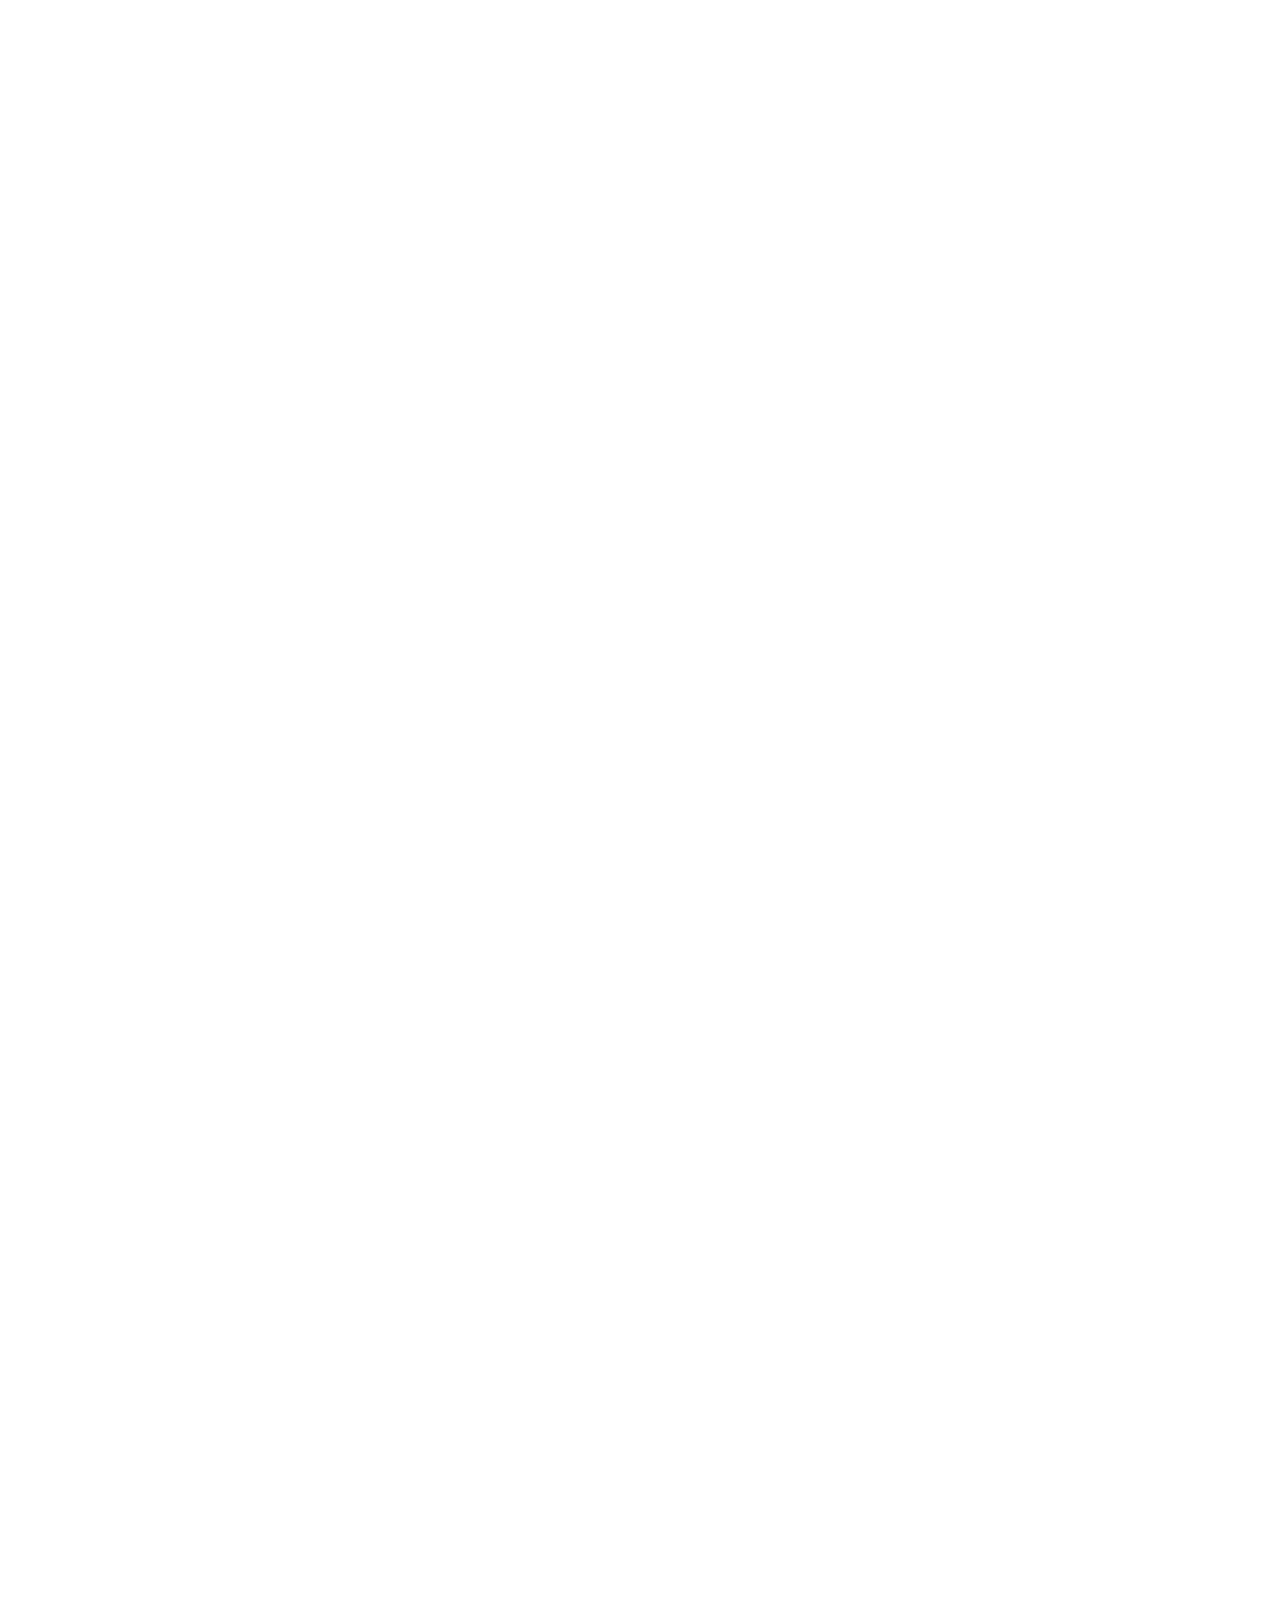
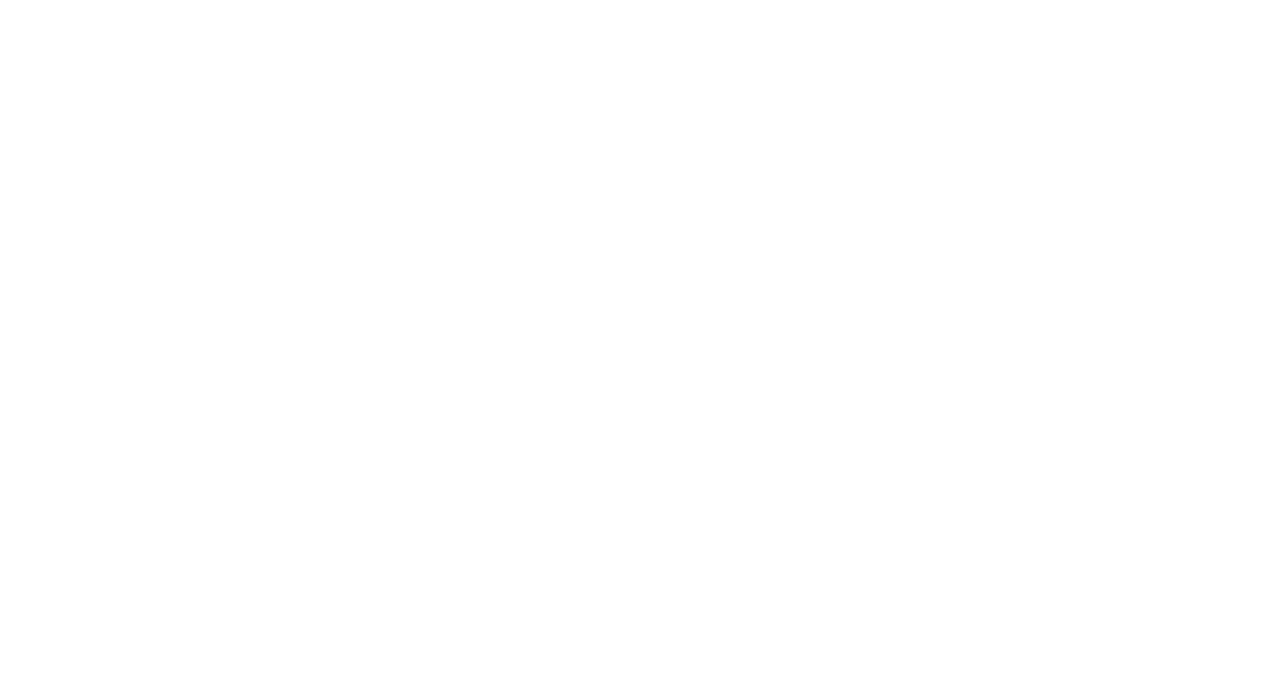
==== expanding.html @ 4ad1bb37 "Wed, Feb 28, 2024, 9:36 AM -08:00" ====
<!DOCTYPE html>
<html lan="en">
    <head>
        <title>Expanding</title>
        <link rel="stylesheet" href="css/expanding.css">
    </head>
    <body>
        <div class="container">
        <div>
            <div class="panel active" style="background-image: url('css/images/ferriswheel.jpg')">
                <h3>Explore The World</h3>
            </div>
            <div>
            <div class="panel " style="background-image: url('css/images/outdoors.jpg')">
                <h3>On A Stroll</h3>
            </div>
        <div>
            <div class="panel" style="background-image: url('css/images/forest.jpg')">
                    <h3>Dark Night</h3>
            </div>
        <div>
                <div class="panel" style="background-image: url('css/images/leaf.jpg')">
                        <h3>Orange Vibes</h3>
            </div>
        <div>
                <div class="panel" style="background-image: url('css/images/mountain.jpg')">
                            <h3>Mountain - Clouds</h3>
            </div>
        </div>
    </body>
</html>
---- css/expanding.css ----
* {
    box-sizing: border-box;
}

body {
    height: 100vh;
    display: flex;
    align-items: center;
    justify-content: center;
    margin: 0;
}

.container {
    width: 90vw;
    display: flex;
}

.panel {
    background-size: cover;
    background-position: center;
    background-repeat: no-repeat;
    height: 80vh;
    border-radius: 50px;
    color: white;
    cursor: pointer;
    flex: 0.5;
    margin: 10px;
    position: relative;
}

.panel.active {
    flex: 5;
}

.panel h3 {
    font-size: 24px;
    position: absolute;
    bottom: 20px;
    left: 20px;
    margin: 0;

}
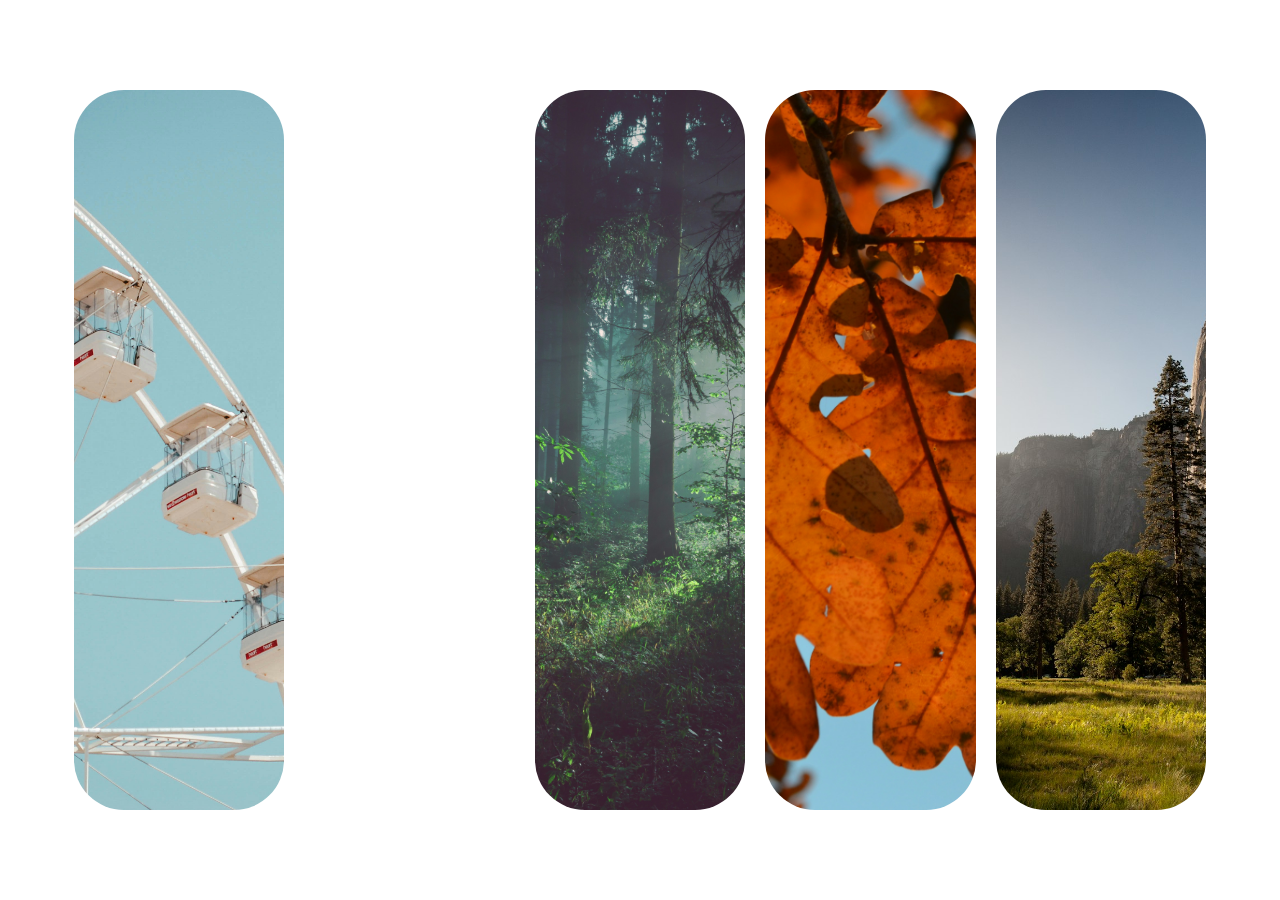
==== commit 882dbca2: "Wed, Feb 28, 2024, 9:40 AM -08:00" ====
--- a/expanding.html
+++ b/expanding.html
@@ -6,24 +6,19 @@
     </head>
     <body>
         <div class="container">
-        <div>
-            <div class="panel active" style="background-image: url('css/images/ferriswheel.jpg')">
+            <div class="panel" style="background-image: url('css/images/ferriswheel.jpg')">
                 <h3>Explore The World</h3>
             </div>
-            <div>
             <div class="panel " style="background-image: url('css/images/outdoors.jpg')">
                 <h3>On A Stroll</h3>
             </div>
-        <div>
             <div class="panel" style="background-image: url('css/images/forest.jpg')">
                     <h3>Dark Night</h3>
             </div>
-        <div>
-                <div class="panel" style="background-image: url('css/images/leaf.jpg')">
-                        <h3>Orange Vibes</h3>
+            <div class="panel" style="background-image: url('css/images/leaf.jpg')">
+                    <h3>Orange Vibes</h3>
             </div>
-        <div>
-                <div class="panel" style="background-image: url('css/images/mountain.jpg')">
+            <div class="panel" style="background-image: url('css/images/mountain.jpg')">
                             <h3>Mountain - Clouds</h3>
             </div>
         </div>
--- a/css/expanding.css
+++ b/css/expanding.css
@@ -38,5 +38,9 @@
     bottom: 20px;
     left: 20px;
     margin: 0;
+    opacity: 0;
+}
 
+.panel.active h3 {
+    opacity: 1;
 }
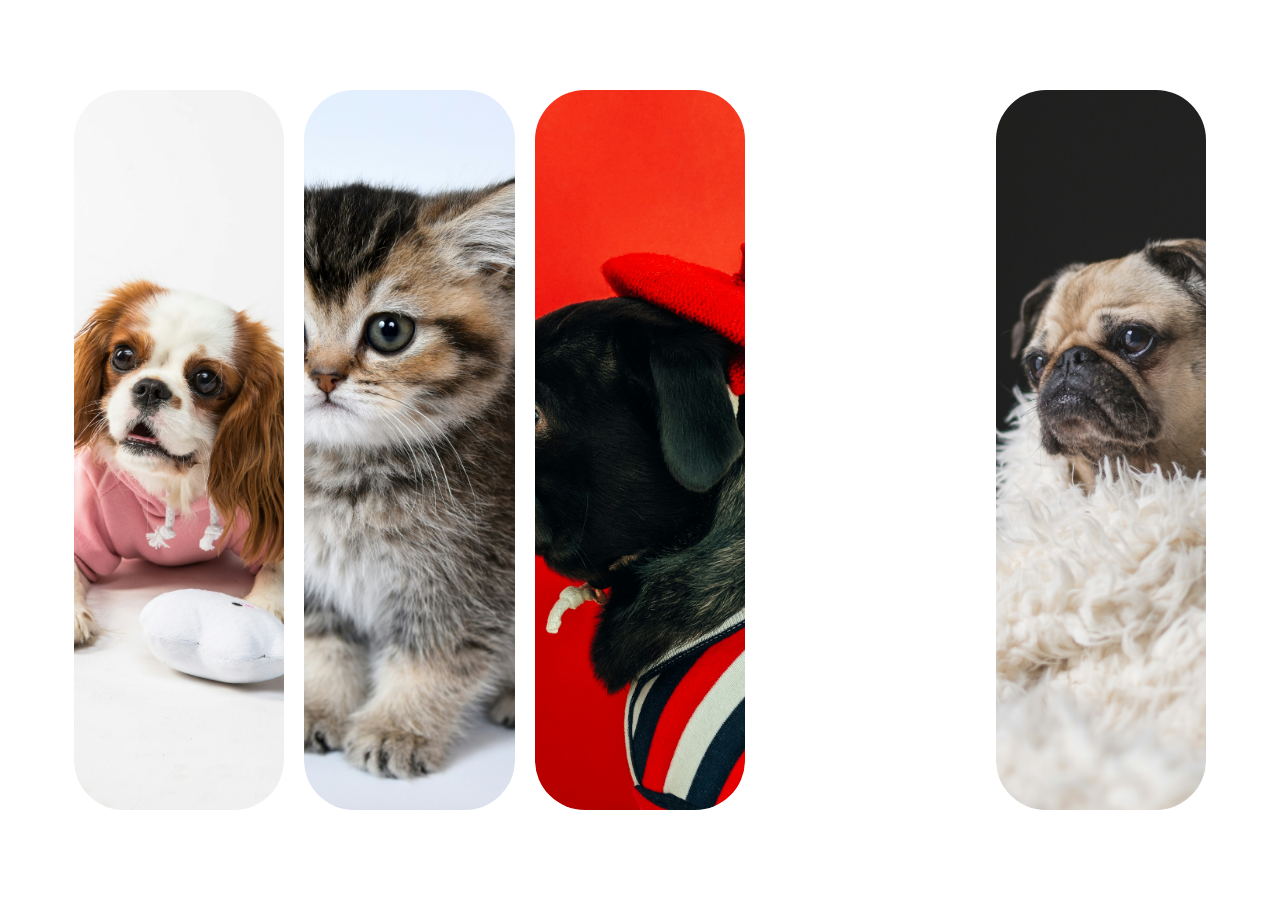
==== commit 1fa49358: "expanding" ====
--- a/expanding.html
+++ b/expanding.html
@@ -6,21 +6,23 @@
     </head>
     <body>
         <div class="container">
-            <div class="panel" style="background-image: url('css/images/ferriswheel.jpg')">
-                <h3>Explore The World</h3>
+            <div class="panel" style="background-image: url('css/images/pup.jpg')">
+                <h3>Cuteness</h3>
             </div>
-            <div class="panel " style="background-image: url('css/images/outdoors.jpg')">
-                <h3>On A Stroll</h3>
+            <div class="panel" style="background-image: url('css/images/kitty.jpg')">
+                <h3>Love</h3>
             </div>
-            <div class="panel" style="background-image: url('css/images/forest.jpg')">
-                    <h3>Dark Night</h3>
+            <div class="panel" style="background-image: url('css/images/cute.jpg')">
+                <h3>Precious</h3>
             </div>
-            <div class="panel" style="background-image: url('css/images/leaf.jpg')">
-                    <h3>Orange Vibes</h3>
+            <div class="panel" style="background-image: url('css/images/cat.jpg')">
+                <h3>Sleepy Head</h3>
             </div>
-            <div class="panel" style="background-image: url('css/images/mountain.jpg')">
-                            <h3>Mountain - Clouds</h3>
+            <div class="panel" style="background-image: url('css/images/lazy.jpg')">
+                <h3>Handsome</h3>
             </div>
         </div>
     </body>
+
+    <script src="js/expanding.js"></script>
 </html>--- a/css/expanding.css
+++ b/css/expanding.css
@@ -1,3 +1,6 @@
+@import url('https://fonts.googleapis.com/css2?family=Mulish:ital,wght@0,200..1000;1,200..1000&family=Ubuntu:ital,wght@0,300;0,400;0,500;0,700;1,300;1,400;1,500;1,700&display=swap');
+
+
 * {
     box-sizing: border-box;
 }
@@ -8,6 +11,7 @@
     align-items: center;
     justify-content: center;
     margin: 0;
+    font-family: "Mulish", sans-serif;
 }
 
 .container {
@@ -26,6 +30,7 @@
     flex: 0.5;
     margin: 10px;
     position: relative;
+    transition: flex 1s ease-in;
 }
 
 .panel.active {
@@ -43,4 +48,18 @@
 
 .panel.active h3 {
     opacity: 1;
+    transition: opacity .6s ease-in 0.4s;
 }
+
+
+@media (max-width: 480px) {
+    .panel:nth-of-type(4){
+        display: none;
+    }
+    .panel:nth-of-type(5){
+        display: none;
+    }
+    .container{
+        width: 100vw;
+    }
+}
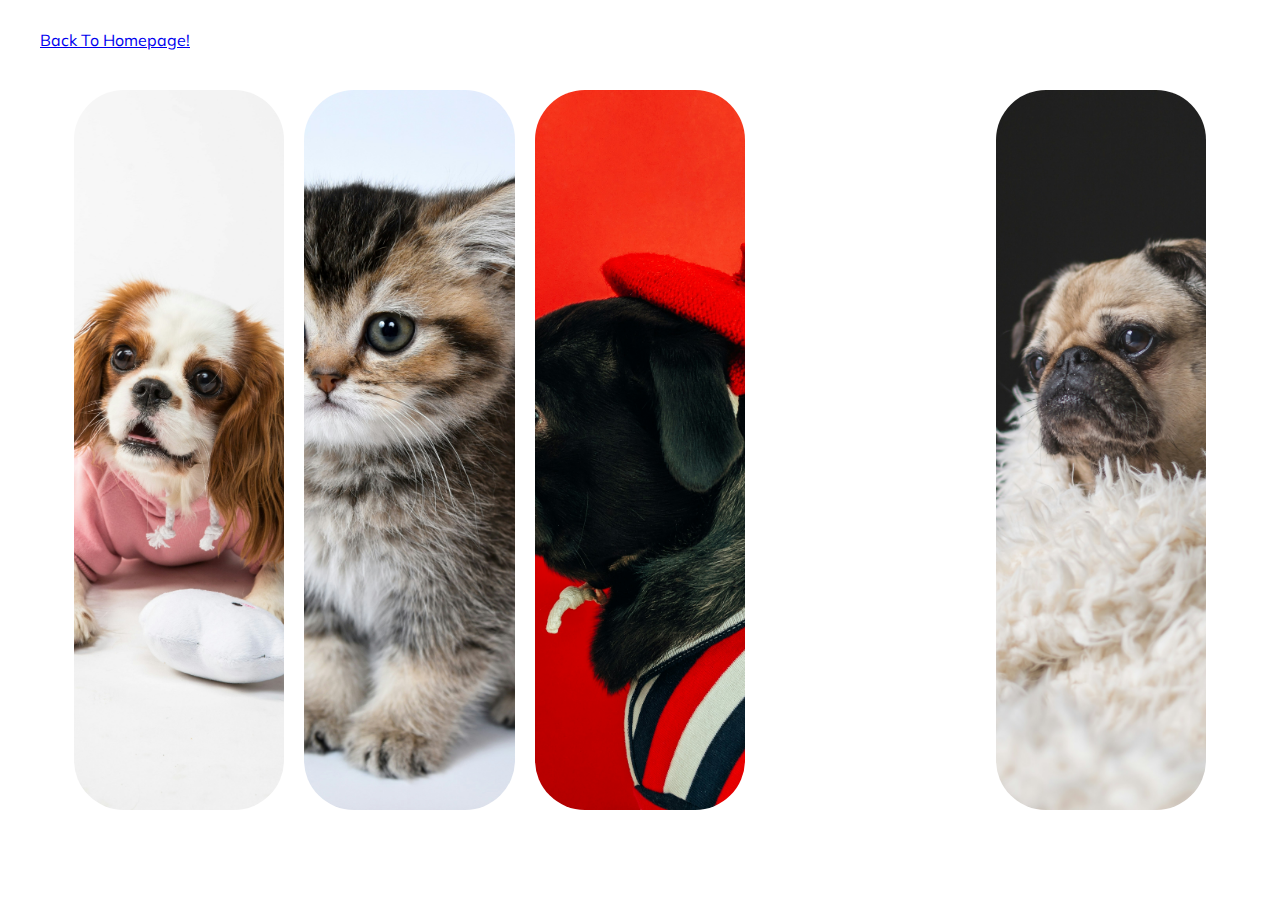
==== commit a308bf22: "website1" ====
--- a/expanding.html
+++ b/expanding.html
@@ -1,5 +1,5 @@
 <!DOCTYPE html>
-<html lan="en">
+<html lang="en">
     <head>
         <title>Expanding</title>
         <link rel="stylesheet" href="css/expanding.css">
@@ -22,6 +22,13 @@
                 <h3>Handsome</h3>
             </div>
         </div>
+
+        <div style="position:absolute; top:30px; left:40px">
+        <a href="https://glorious-meme-x5wpg6vjjrwwfvg67-5500.app.github.dev/website1/"> Back To Homepage! </a>
+
+        </div>
+
+
     </body>
 
     <script src="js/expanding.js"></script>
--- a/css/expanding.css
+++ b/css/expanding.css
@@ -12,7 +12,9 @@
     justify-content: center;
     margin: 0;
     font-family: "Mulish", sans-serif;
+    link: top;
 }
+
 
 .container {
     width: 90vw;
